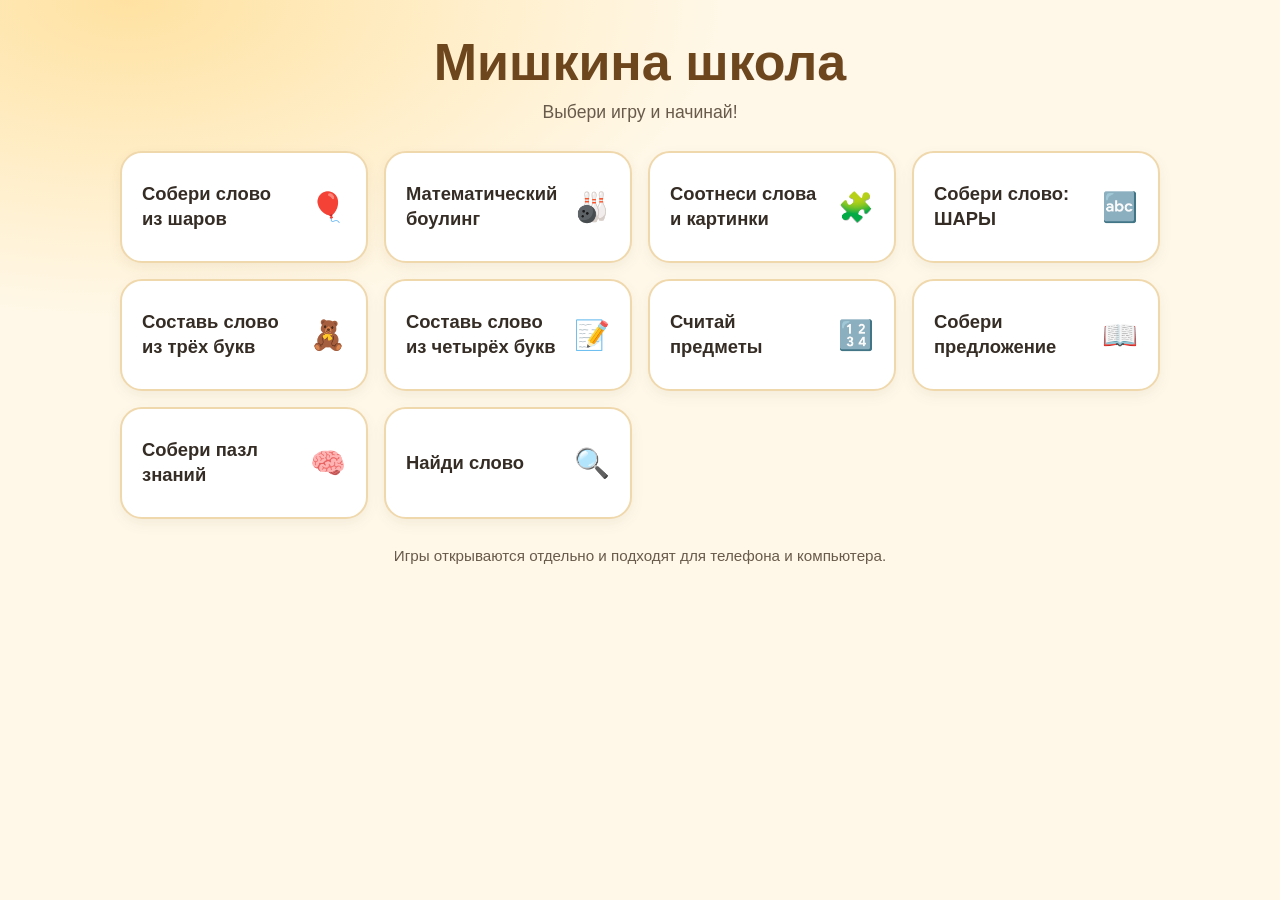
==== index.html @ 659ec4a1 "Publish ready Mishkina school games Co-authored-by: Copilot <223556219+Copilot@users.noreply.github." ====
<!doctype html>
<html lang="ru">
<head>
  <meta charset="utf-8">
  <meta name="viewport" content="width=device-width, initial-scale=1">
  <meta name="theme-color" content="#fff8e9">
  <title>Игры — Мишкина школа</title>
  <style>
    :root {
      color-scheme: light;
      font-family: "Trebuchet MS", Arial, sans-serif;
      color: #352d25;
      background: #fff8e9;
    }

    * { box-sizing: border-box; }

    body {
      min-width: 320px;
      margin: 0;
      padding: 32px 18px 48px;
      background:
        radial-gradient(ellipse at 10% 0%, #ffe2a2 0, transparent 38rem),
        #fff8e9;
    }

    main {
      width: min(100%, 1040px);
      margin: 0 auto;
    }

    header { margin: 0 0 28px; text-align: center; }
    h1 { margin: 0; color: #6d461e; font-size: clamp(2rem, 6vw, 3.25rem); }
    header p { margin: 10px 0 0; color: #695b4b; font-size: 1.1rem; }

    .games {
      display: grid;
      grid-template-columns: repeat(auto-fit, minmax(min(100%, 240px), 1fr));
      gap: 16px;
    }

    .game {
      display: flex;
      min-height: 112px;
      align-items: center;
      justify-content: space-between;
      gap: 14px;
      padding: 20px;
      border: 2px solid #f0d8ad;
      border-radius: 22px;
      background: #fff;
      color: inherit;
      text-decoration: none;
      box-shadow: 0 5px 14px #65421c12;
      transition: transform 140ms ease, box-shadow 140ms ease;
    }

    .game:hover, .game:focus-visible {
      transform: translateY(-2px);
      box-shadow: 0 9px 22px #65421c24;
    }

    .game:focus-visible { outline: 3px solid #3978d4; outline-offset: 3px; }
    .game h2 { margin: 0; font-size: 1.15rem; line-height: 1.35; }
    .game span { flex: 0 0 auto; font-size: 1.8rem; }
    footer { margin-top: 28px; color: #695b4b; text-align: center; font-size: .95rem; }

    @media (prefers-reduced-motion: reduce) {
      *, *::before, *::after { scroll-behavior: auto !important; transition-duration: .01ms !important; }
    }
  </style>
</head>
<body>
  <main>
    <header>
      <h1>Мишкина школа</h1>
      <p>Выбери игру и начинай!</p>
    </header>
    <section class="games" aria-label="Образовательные игры">
      <a class="game" href="games/word-balloons/"><h2>Собери слово из шаров</h2><span aria-hidden="true">🎈</span></a>
      <a class="game" href="games/math-bowling/"><h2>Математический боулинг</h2><span aria-hidden="true">🎳</span></a>
      <a class="game" href="games/match-words-pictures/"><h2>Соотнеси слова и картинки</h2><span aria-hidden="true">🧩</span></a>
      <a class="game" href="games/build-word-4-shary/"><h2>Собери слово: ШАРЫ</h2><span aria-hidden="true">🔤</span></a>
      <a class="game" href="games/build-word-3-shary/"><h2>Составь слово из трёх букв</h2><span aria-hidden="true">🧸</span></a>
      <a class="game" href="games/build-word-4-shary-alt/"><h2>Составь слово из четырёх букв</h2><span aria-hidden="true">📝</span></a>
      <a class="game" href="games/count-objects/"><h2>Считай предметы</h2><span aria-hidden="true">🔢</span></a>
      <a class="game" href="games/build-sentence/"><h2>Собери предложение</h2><span aria-hidden="true">📖</span></a>
      <a class="game" href="games/knowledge-puzzle/"><h2>Собери пазл знаний</h2><span aria-hidden="true">🧠</span></a>
      <a class="game" href="games/find-the-word/"><h2>Найди слово</h2><span aria-hidden="true">🔍</span></a>
    </section>
    <footer>Игры открываются отдельно и подходят для телефона и компьютера.</footer>
  </main>
</body>
</html>
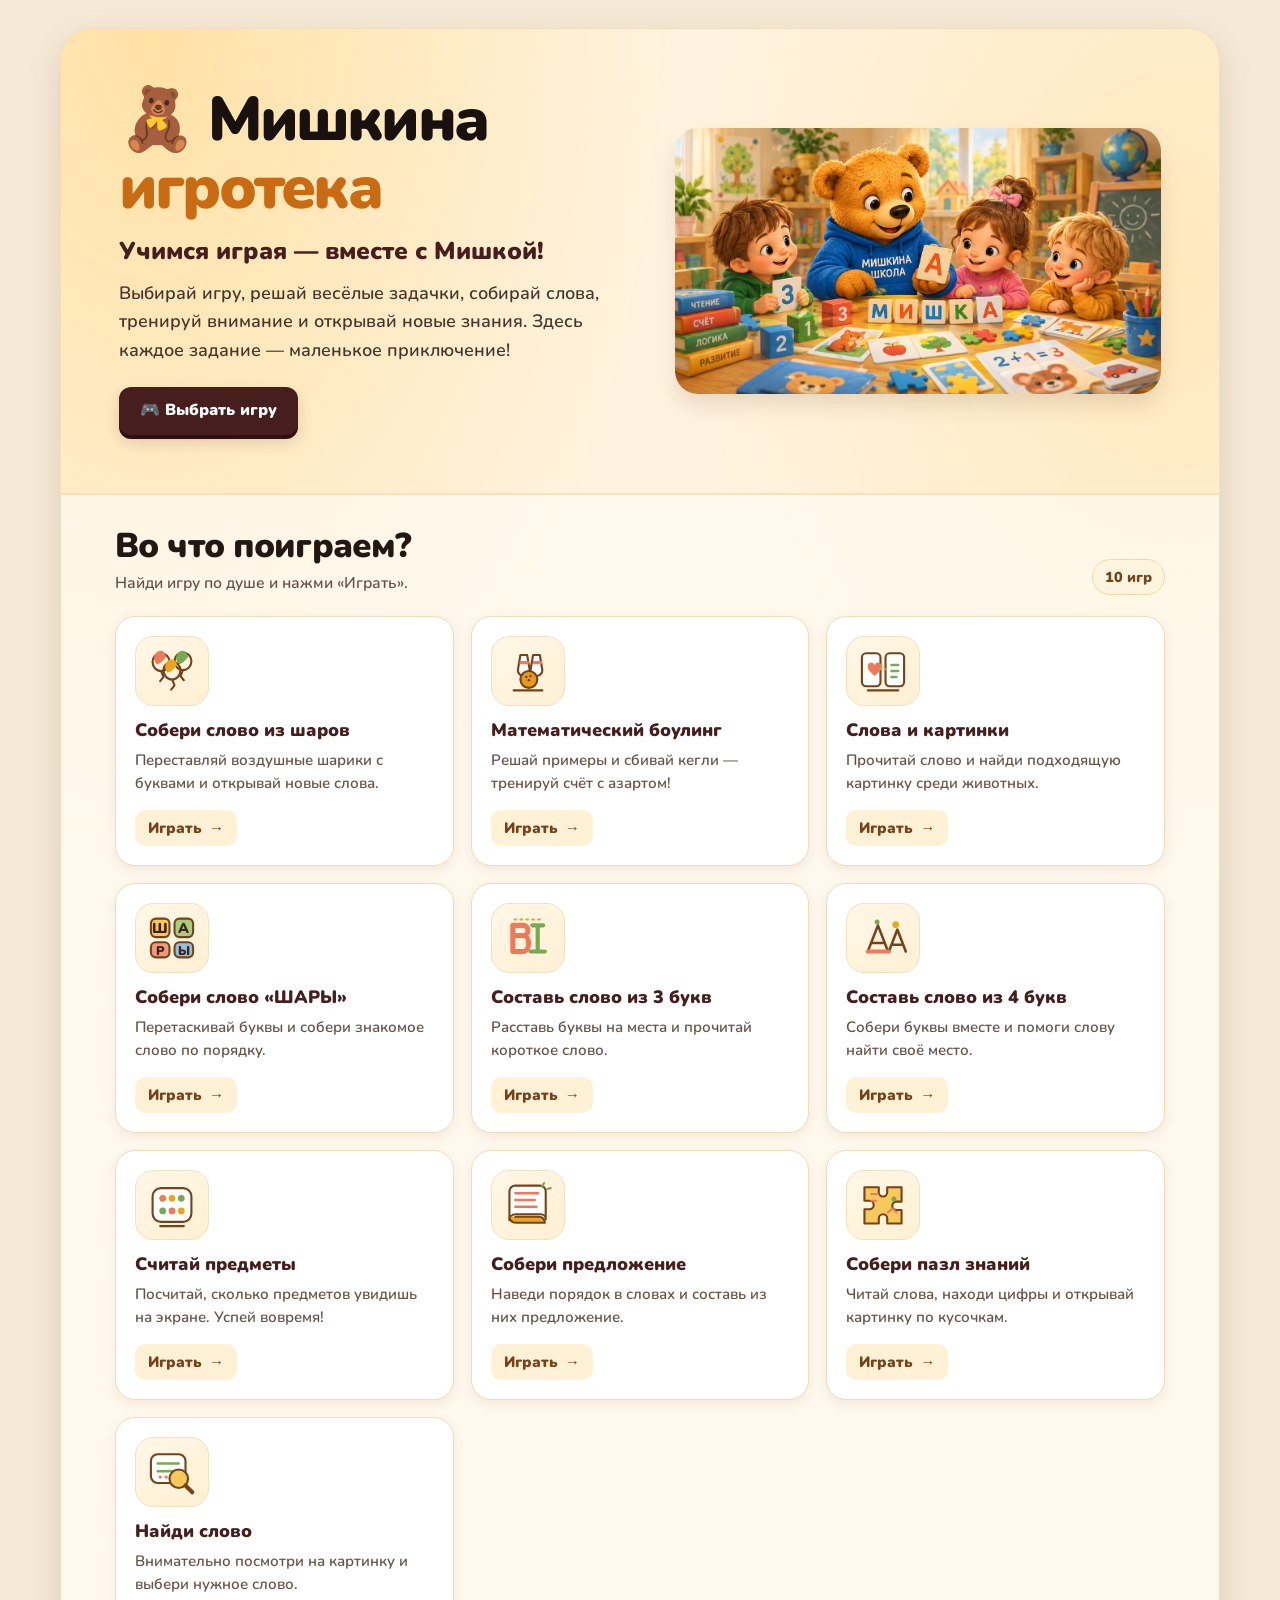
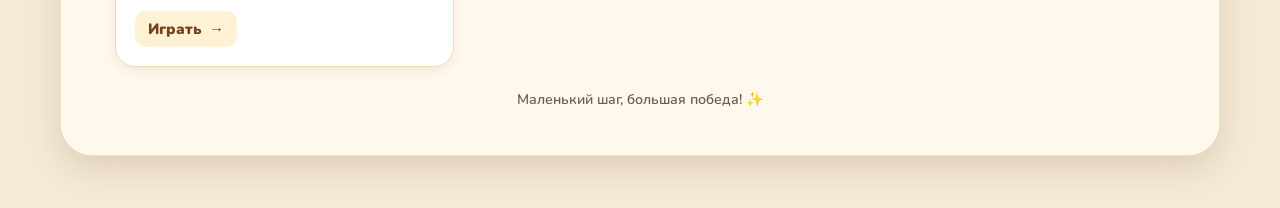
==== commit a2bf419f: "Use the original game library as the homepage Co-authored-by: Copilot <223556219+Copilot@users.norep" ====
--- a/index.html
+++ b/index.html
@@ -3,92 +3,580 @@
 <head>
   <meta charset="utf-8">
   <meta name="viewport" content="width=device-width, initial-scale=1">
-  <meta name="theme-color" content="#fff8e9">
-  <title>Игры — Мишкина школа</title>
+  <meta name="theme-color" content="#fff3df">
+  <title>Мишкина игротека — игры для детей</title>
+  <link rel="preconnect" href="https://fonts.googleapis.com">
+  <link rel="preconnect" href="https://fonts.gstatic.com" crossorigin>
+  <link href="https://fonts.googleapis.com/css2?family=Nunito:wght@400;500;600;700;800;900&display=swap&subset=cyrillic" rel="stylesheet">
   <style>
     :root {
       color-scheme: light;
-      font-family: "Trebuchet MS", Arial, sans-serif;
-      color: #352d25;
-      background: #fff8e9;
+      font-family: Nunito, Arial, sans-serif;
+      background: #f6ead6;
+      color: #251914;
     }
 
     * { box-sizing: border-box; }
-
-    body {
-      min-width: 320px;
+    body { margin: 0; padding: 28px 18px 52px; }
+
+    #mishkina-igroteka {
+      --mi-brown: #461e1e;
+      --mi-orange: #e89b19;
+      --mi-orange-dark: #c96b12;
+      --mi-cream: #fff3df;
+      --mi-paper: #fffaf1;
+      --mi-ink: #251914;
+      --mi-muted: #65534a;
+      --mi-border: #efddb9;
+      width: min(100%, 1160px);
+      margin: 0 auto;
+      overflow: hidden;
+      border: 1px solid #f1dfc0;
+      border-radius: 32px;
+      background:
+        radial-gradient(ellipse at 8% 0%, #ffe1a5 0, transparent 35%),
+        radial-gradient(ellipse at 96% 14%, #ffe9bd 0, transparent 31%),
+        var(--mi-cream);
+      box-shadow: 0 12px 34px rgb(83 49 17 / 15%);
+      font-family: Nunito, Arial, sans-serif;
+      color: var(--mi-ink);
+    }
+
+    #mishkina-igroteka,
+    #mishkina-igroteka * { box-sizing: border-box; }
+
+    #mishkina-igroteka a { font-family: inherit; }
+
+    #mishkina-igroteka .mi-hero {
+      display: grid;
+      grid-template-columns: minmax(0, 1.04fr) minmax(310px, .96fr);
+      align-items: center;
+      gap: 30px;
+      min-height: 404px;
+      padding: clamp(26px, 5vw, 58px);
+    }
+
+    #mishkina-igroteka .mi-copy { position: relative; z-index: 1; }
+
+    #mishkina-igroteka h1 {
+      max-width: 640px;
       margin: 0;
-      padding: 32px 18px 48px;
-      background:
-        radial-gradient(ellipse at 10% 0%, #ffe2a2 0, transparent 38rem),
-        #fff8e9;
-    }
-
-    main {
-      width: min(100%, 1040px);
-      margin: 0 auto;
-    }
-
-    header { margin: 0 0 28px; text-align: center; }
-    h1 { margin: 0; color: #6d461e; font-size: clamp(2rem, 6vw, 3.25rem); }
-    header p { margin: 10px 0 0; color: #695b4b; font-size: 1.1rem; }
-
-    .games {
+      color: #18110e;
+      font-size: clamp(2.2rem, 5vw, 3.85rem);
+      font-weight: 900;
+      letter-spacing: -.045em;
+      line-height: 1.1;
+    }
+
+    #mishkina-igroteka h1 span { color: var(--mi-orange-dark); }
+
+    #mishkina-igroteka .mi-subtitle {
+      margin: 13px 0 0;
+      color: var(--mi-brown);
+      font-size: clamp(1.16rem, 2.1vw, 1.52rem);
+      font-weight: 900;
+      line-height: 1.3;
+    }
+
+    #mishkina-igroteka .mi-intro {
+      max-width: 530px;
+      margin: 12px 0 23px;
+      color: #49352c;
+      font-size: clamp(1rem, 1.55vw, 1.12rem);
+      font-weight: 600;
+      line-height: 1.58;
+    }
+
+    #mishkina-igroteka .mi-actions {
+      display: flex;
+      flex-wrap: wrap;
+      align-items: center;
+      gap: 12px;
+    }
+
+    #mishkina-igroteka .mi-button {
+      display: inline-flex;
+      min-height: 48px;
+      align-items: center;
+      justify-content: center;
+      gap: 9px;
+      padding: 12px 21px;
+      border: 0;
+      border-radius: 12px;
+      background: var(--mi-brown);
+      box-shadow: 0 4px 0 #2d1111, 0 7px 15px rgb(70 30 30 / 16%);
+      color: #fff;
+      cursor: pointer;
+      font-size: 1rem;
+      font-weight: 900;
+      line-height: 1.2;
+      text-decoration: none;
+      transition: transform 150ms ease, box-shadow 150ms ease, background 150ms ease;
+    }
+
+    #mishkina-igroteka .mi-button:hover {
+      transform: translateY(-2px);
+      background: #5a2924;
+      box-shadow: 0 6px 0 #2d1111, 0 10px 18px rgb(70 30 30 / 18%);
+    }
+
+    #mishkina-igroteka .mi-button:active {
+      transform: translateY(2px);
+      box-shadow: 0 2px 0 #2d1111;
+    }
+
+    #mishkina-igroteka .mi-button:focus-visible,
+    #mishkina-igroteka .mi-card:focus-visible {
+      outline: 3px solid #286eab;
+      outline-offset: 4px;
+    }
+
+    #mishkina-igroteka .mi-button-secondary {
+      background: #fffaf1;
+      box-shadow: 0 4px 0 #e8d4ae, 0 7px 15px rgb(70 30 30 / 8%);
+      color: var(--mi-brown);
+    }
+
+    #mishkina-igroteka .mi-button-secondary:hover {
+      background: #fff;
+      box-shadow: 0 6px 0 #e8d4ae, 0 10px 18px rgb(70 30 30 / 10%);
+    }
+
+    #mishkina-igroteka .mi-mascot {
+      position: relative;
       display: grid;
-      grid-template-columns: repeat(auto-fit, minmax(min(100%, 240px), 1fr));
-      gap: 16px;
-    }
-
-    .game {
+      min-height: 294px;
+      place-items: center;
+    }
+
+    #mishkina-igroteka .mi-mascot picture {
+      position: relative;
+      z-index: 1;
+      display: block;
+      width: min(100%, 490px);
+      line-height: 0;
+    }
+
+    #mishkina-igroteka .mi-mascot img {
+      display: block;
+      width: 100%;
+      height: auto;
+      border-radius: 23px;
+      object-fit: contain;
+      filter: drop-shadow(0 12px 10px rgb(76 42 19 / 12%));
+    }
+
+    #mishkina-igroteka .mi-spark {
+      position: absolute;
+      z-index: 2;
+      color: var(--mi-orange);
+      font-size: 1.6rem;
+      line-height: 1;
+    }
+
+    #mishkina-igroteka .mi-spark-one { top: 14%; right: 9%; transform: rotate(12deg); }
+    #mishkina-igroteka .mi-spark-two { bottom: 11%; left: 5%; color: #73a844; transform: rotate(-12deg); }
+
+    #mishkina-igroteka .mi-shelf {
+      padding: 31px clamp(18px, 4.7vw, 54px) 46px;
+      border-top: 2px solid rgb(232 155 25 / 24%);
+      background: rgb(255 250 241 / 76%);
+    }
+
+    #mishkina-igroteka .mi-section-head {
       display: flex;
-      min-height: 112px;
-      align-items: center;
+      align-items: end;
       justify-content: space-between;
-      gap: 14px;
-      padding: 20px;
-      border: 2px solid #f0d8ad;
-      border-radius: 22px;
+      gap: 18px;
+      margin: 0 0 21px;
+    }
+
+    #mishkina-igroteka h2 {
+      margin: 0;
+      color: #241711;
+      font-size: clamp(1.55rem, 3.2vw, 2.15rem);
+      font-weight: 900;
+      letter-spacing: -.025em;
+      line-height: 1.15;
+    }
+
+    #mishkina-igroteka .mi-section-head p {
+      margin: 6px 0 0;
+      color: var(--mi-muted);
+      font-size: .98rem;
+      font-weight: 600;
+      line-height: 1.5;
+    }
+
+    #mishkina-igroteka .mi-count {
+      flex: 0 0 auto;
+      padding: 7px 12px;
+      border: 1px solid #f0d9ab;
+      border-radius: 999px;
+      background: #fff5df;
+      color: #75461d;
+      font-size: .9rem;
+      font-weight: 900;
+      white-space: nowrap;
+    }
+
+    #mishkina-igroteka .mi-grid {
+      display: grid;
+      grid-template-columns: repeat(3, minmax(0, 1fr));
+      gap: 17px;
+    }
+
+    #mishkina-igroteka .mi-card {
+      display: flex;
+      min-width: 0;
+      min-height: 250px;
+      flex-direction: column;
+      align-items: flex-start;
+      padding: 19px;
+      border: 1px solid var(--mi-border);
+      border-radius: 20px;
       background: #fff;
+      box-shadow: 0 4px 12px rgb(83 49 17 / 7%);
       color: inherit;
       text-decoration: none;
-      box-shadow: 0 5px 14px #65421c12;
-      transition: transform 140ms ease, box-shadow 140ms ease;
-    }
-
-    .game:hover, .game:focus-visible {
-      transform: translateY(-2px);
-      box-shadow: 0 9px 22px #65421c24;
-    }
-
-    .game:focus-visible { outline: 3px solid #3978d4; outline-offset: 3px; }
-    .game h2 { margin: 0; font-size: 1.15rem; line-height: 1.35; }
-    .game span { flex: 0 0 auto; font-size: 1.8rem; }
-    footer { margin-top: 28px; color: #695b4b; text-align: center; font-size: .95rem; }
+      transition: transform 160ms ease, box-shadow 160ms ease, border-color 160ms ease;
+    }
+
+    #mishkina-igroteka .mi-card:hover {
+      transform: translateY(-4px);
+      border-color: #e8b254;
+      box-shadow: 0 10px 22px rgb(83 49 17 / 13%);
+    }
+
+    #mishkina-igroteka .mi-art {
+      display: grid;
+      width: 74px;
+      height: 70px;
+      flex: 0 0 auto;
+      place-items: center;
+      margin: 0 0 13px;
+      border: 1px solid #f1e0c4;
+      border-radius: 18px;
+      background: linear-gradient(145deg, #fff7e7, #fff0d3);
+    }
+
+    #mishkina-igroteka .mi-art svg { display: block; width: 54px; height: 54px; }
+
+    #mishkina-igroteka h3 {
+      margin: 0;
+      color: var(--mi-brown);
+      font-size: 1.12rem;
+      font-weight: 900;
+      line-height: 1.3;
+    }
+
+    #mishkina-igroteka .mi-description {
+      margin: 7px 0 15px;
+      color: var(--mi-muted);
+      font-size: .94rem;
+      font-weight: 600;
+      line-height: 1.5;
+    }
+
+    #mishkina-igroteka .mi-play {
+      display: inline-flex;
+      align-items: center;
+      gap: 7px;
+      margin-top: auto;
+      padding: 8px 13px;
+      border-radius: 10px;
+      background: #fff1d5;
+      color: #75431b;
+      font-size: .94rem;
+      font-weight: 900;
+      transition: background 150ms ease, color 150ms ease;
+    }
+
+    #mishkina-igroteka .mi-card:hover .mi-play {
+      background: var(--mi-brown);
+      color: #fff;
+    }
+
+    #mishkina-igroteka .mi-note {
+      margin: 23px 0 0;
+      color: #715b4f;
+      font-size: .88rem;
+      font-weight: 600;
+      text-align: center;
+    }
+
+    @media (max-width: 820px) {
+      body { padding: 16px 10px 30px; }
+      #mishkina-igroteka { border-radius: 25px; }
+      #mishkina-igroteka .mi-hero {
+        grid-template-columns: minmax(0, 1fr) minmax(220px, .78fr);
+        gap: 14px;
+        min-height: 0;
+        padding: 28px;
+      }
+      #mishkina-igroteka .mi-mascot { min-height: 0; }
+      #mishkina-igroteka .mi-grid { grid-template-columns: repeat(2, minmax(0, 1fr)); }
+      #mishkina-igroteka .mi-card { min-height: 235px; }
+    }
+
+    @media (max-width: 560px) {
+      body { padding: 10px 7px 22px; }
+      #mishkina-igroteka { border-radius: 21px; }
+      #mishkina-igroteka .mi-hero {
+        grid-template-columns: 1fr;
+        gap: 10px;
+        padding: 25px 20px 19px;
+        text-align: center;
+      }
+      #mishkina-igroteka h1 { margin: 0 auto; font-size: clamp(2rem, 9.5vw, 3rem); }
+      #mishkina-igroteka .mi-subtitle { margin-top: 10px; font-size: 1.2rem; }
+      #mishkina-igroteka .mi-intro { margin: 11px auto 18px; font-size: 1rem; }
+      #mishkina-igroteka .mi-actions { justify-content: center; }
+      #mishkina-igroteka .mi-button { min-height: 46px; padding: 11px 15px; font-size: .94rem; }
+      #mishkina-igroteka .mi-mascot { min-height: 0; margin-top: 2px; }
+      #mishkina-igroteka .mi-mascot picture { width: min(100%, 330px); }
+      #mishkina-igroteka .mi-shelf { padding: 25px 14px 31px; }
+      #mishkina-igroteka .mi-section-head { align-items: flex-start; margin-bottom: 15px; }
+      #mishkina-igroteka h2 { font-size: 1.55rem; }
+      #mishkina-igroteka .mi-section-head p { font-size: .91rem; }
+      #mishkina-igroteka .mi-count { padding: 6px 9px; font-size: .78rem; }
+      #mishkina-igroteka .mi-grid { grid-template-columns: repeat(2, minmax(0, 1fr)); gap: 10px; }
+      #mishkina-igroteka .mi-card { min-height: 234px; padding: 13px 12px; border-radius: 16px; }
+      #mishkina-igroteka .mi-art { width: 62px; height: 60px; margin-bottom: 11px; border-radius: 15px; }
+      #mishkina-igroteka .mi-art svg { width: 48px; height: 48px; }
+      #mishkina-igroteka h3 { font-size: .98rem; }
+      #mishkina-igroteka .mi-description { margin: 6px 0 12px; font-size: .85rem; line-height: 1.43; }
+      #mishkina-igroteka .mi-play { padding: 7px 10px; font-size: .87rem; }
+      #mishkina-igroteka .mi-note { margin-top: 18px; font-size: .82rem; }
+    }
+
+    @media (max-width: 360px) {
+      #mishkina-igroteka .mi-grid { grid-template-columns: 1fr; }
+      #mishkina-igroteka .mi-card { min-height: 0; }
+      #mishkina-igroteka .mi-description { min-height: 0; }
+    }
 
     @media (prefers-reduced-motion: reduce) {
-      *, *::before, *::after { scroll-behavior: auto !important; transition-duration: .01ms !important; }
+      #mishkina-igroteka *,
+      #mishkina-igroteka *::before,
+      #mishkina-igroteka *::after {
+        scroll-behavior: auto !important;
+        transition-duration: .01ms !important;
+      }
     }
   </style>
 </head>
 <body>
-  <main>
-    <header>
-      <h1>Мишкина школа</h1>
-      <p>Выбери игру и начинай!</p>
-    </header>
-    <section class="games" aria-label="Образовательные игры">
-      <a class="game" href="games/word-balloons/"><h2>Собери слово из шаров</h2><span aria-hidden="true">🎈</span></a>
-      <a class="game" href="games/math-bowling/"><h2>Математический боулинг</h2><span aria-hidden="true">🎳</span></a>
-      <a class="game" href="games/match-words-pictures/"><h2>Соотнеси слова и картинки</h2><span aria-hidden="true">🧩</span></a>
-      <a class="game" href="games/build-word-4-shary/"><h2>Собери слово: ШАРЫ</h2><span aria-hidden="true">🔤</span></a>
-      <a class="game" href="games/build-word-3-shary/"><h2>Составь слово из трёх букв</h2><span aria-hidden="true">🧸</span></a>
-      <a class="game" href="games/build-word-4-shary-alt/"><h2>Составь слово из четырёх букв</h2><span aria-hidden="true">📝</span></a>
-      <a class="game" href="games/count-objects/"><h2>Считай предметы</h2><span aria-hidden="true">🔢</span></a>
-      <a class="game" href="games/build-sentence/"><h2>Собери предложение</h2><span aria-hidden="true">📖</span></a>
-      <a class="game" href="games/knowledge-puzzle/"><h2>Собери пазл знаний</h2><span aria-hidden="true">🧠</span></a>
-      <a class="game" href="games/find-the-word/"><h2>Найди слово</h2><span aria-hidden="true">🔍</span></a>
-    </section>
-    <footer>Игры открываются отдельно и подходят для телефона и компьютера.</footer>
-  </main>
+  <section id="mishkina-igroteka" aria-labelledby="mi-title">
+    <div class="mi-hero">
+      <div class="mi-copy">
+        <h1 id="mi-title">🧸 Мишкина <span>игротека</span></h1>
+        <p class="mi-subtitle">Учимся играя — вместе с Мишкой!</p>
+        <p class="mi-intro">Выбирай игру, решай весёлые задачки, собирай слова, тренируй внимание и открывай новые знания. Здесь каждое задание — маленькое приключение!</p>
+        <div class="mi-actions">
+          <a class="mi-button" id="mi-choose" href="#mi-games">🎮 Выбрать игру</a>
+        </div>
+      </div>
+      <div class="mi-mascot">
+        <picture>
+          <source
+            media="(max-width: 560px)"
+            srcset="https://aituha92-create.github.io/mishkina-school-games/assets/igroteka/igroteka-mobile.png">
+          <img
+            src="https://aituha92-create.github.io/mishkina-school-games/assets/igroteka/igroteka-desktop.png"
+            alt="Мишка играет вместе с детьми: они собирают слова и решают примеры"
+            width="1199"
+            height="656"
+            loading="eager">
+        </picture>
+      </div>
+    </div>
+
+    <div class="mi-shelf" id="mi-games">
+      <div class="mi-section-head">
+        <div>
+          <h2>Во что поиграем?</h2>
+          <p>Найди игру по душе и нажми «Играть».</p>
+        </div>
+        <span class="mi-count"><span id="mi-game-count">10</span> игр</span>
+      </div>
+
+      <div class="mi-grid">
+        <a class="mi-card" href="games/word-balloons/index.html" aria-label="Играть: Собери слово из шаров">
+          <span class="mi-art" aria-hidden="true">
+            <svg viewBox="0 0 64 64" fill="none">
+              <path d="M19 32c-6 0-10-5-10-11a10 10 0 0 1 20 0c0 6-4 11-10 11Zm0 0 3 7-4 5m27-13c-6 0-10-5-10-11a10 10 0 0 1 20 0c0 6-4 11-10 11Zm0 0-3 7 4 5" stroke="#75431b" stroke-width="2.5" stroke-linecap="round" stroke-linejoin="round"/>
+              <path d="M19 8c-5 0-8 4-8 9 0 3 1 5 3 7 4-1 8-4 11-9-1-4-3-7-6-7Z" fill="#ed7b58"/>
+              <path d="M45 8c-5 0-8 4-8 9 0 3 1 5 3 7 4-1 8-4 11-9-1-4-3-7-6-7Z" fill="#75a952"/>
+              <path d="M32 42c-6 0-10-5-10-11a10 10 0 0 1 20 0c0 6-4 11-10 11Zm0 0 3 7-4 5" stroke="#75431b" stroke-width="2.5" stroke-linecap="round" stroke-linejoin="round"/>
+              <path d="M32 18c-5 0-8 4-8 9 0 3 1 5 3 7 4-1 8-4 11-9-1-4-3-7-6-7Z" fill="#e8a51e"/>
+            </svg>
+          </span>
+          <h3>Собери слово из шаров</h3>
+          <p class="mi-description">Переставляй воздушные шарики с буквами и открывай новые слова.</p>
+          <span class="mi-play">Играть <span aria-hidden="true">→</span></span>
+        </a>
+
+        <a class="mi-card" href="games/math-bowling/index.html" aria-label="Играть: Математический боулинг">
+          <span class="mi-art" aria-hidden="true">
+            <svg viewBox="0 0 64 64" fill="none">
+              <path d="M23 13h8l3 18a7 7 0 0 1-14 0l3-18Zm15 0h8l3 18a7 7 0 0 1-14 0l3-18Z" fill="#fff" stroke="#75431b" stroke-width="2.5" stroke-linejoin="round"/>
+              <path d="M22 22h11m5 0h11" stroke="#ed7b58" stroke-width="4"/>
+              <path d="M33 52a10 10 0 1 0 0-20 10 10 0 0 0 0 20Z" fill="#e89b19" stroke="#75431b" stroke-width="2.5"/>
+              <circle cx="30" cy="39" r="1.5" fill="#75431b"/><circle cx="35" cy="38" r="1.5" fill="#75431b"/><circle cx="33" cy="43" r="1.5" fill="#75431b"/>
+              <path d="M15 55h34" stroke="#75431b" stroke-width="2.5" stroke-linecap="round"/>
+            </svg>
+          </span>
+          <h3>Математический боулинг</h3>
+          <p class="mi-description">Решай примеры и сбивай кегли — тренируй счёт с азартом!</p>
+          <span class="mi-play">Играть <span aria-hidden="true">→</span></span>
+        </a>
+
+        <a class="mi-card" href="games/match-words-pictures/index.html" aria-label="Играть: Соотнеси слова и картинки">
+          <span class="mi-art" aria-hidden="true">
+            <svg viewBox="0 0 64 64" fill="none">
+              <rect x="7" y="11" width="22" height="39" rx="5" fill="#fff" stroke="#75431b" stroke-width="2.5"/>
+              <rect x="35" y="11" width="22" height="39" rx="5" fill="#fff" stroke="#75431b" stroke-width="2.5"/>
+              <path d="M18 34c-6-4-5-12 0-12 3 0 4 3 4 3s1-3 4-3c5 0 6 8 0 12l-4 4-4-4Z" fill="#ed7b58"/>
+              <path d="M42 25h8m-8 7h8m-8 7h6" stroke="#77a958" stroke-width="3" stroke-linecap="round"/>
+              <path d="M28 30h8" stroke="#e89b19" stroke-width="2.5" stroke-dasharray="3 3"/>
+              <path d="M14 55h36" stroke="#75431b" stroke-width="2.5" stroke-linecap="round"/>
+            </svg>
+          </span>
+          <h3>Слова и картинки</h3>
+          <p class="mi-description">Прочитай слово и найди подходящую картинку среди животных.</p>
+          <span class="mi-play">Играть <span aria-hidden="true">→</span></span>
+        </a>
+
+        <a class="mi-card" href="games/build-word-4-shary/index.html" aria-label="Играть: Собери слово ШАРЫ">
+          <span class="mi-art" aria-hidden="true">
+            <svg viewBox="0 0 64 64" fill="none">
+              <rect x="7" y="9" width="22" height="22" rx="6" fill="#f6c95d" stroke="#75431b" stroke-width="2.5"/>
+              <rect x="35" y="9" width="22" height="22" rx="6" fill="#a9ce7a" stroke="#75431b" stroke-width="2.5"/>
+              <rect x="7" y="37" width="22" height="18" rx="6" fill="#f19a78" stroke="#75431b" stroke-width="2.5"/>
+              <rect x="35" y="37" width="22" height="18" rx="6" fill="#90c2df" stroke="#75431b" stroke-width="2.5"/>
+              <text x="18" y="26" text-anchor="middle" fill="#461e1e" font-family="Nunito,Arial,sans-serif" font-size="17" font-weight="900">Ш</text>
+              <text x="46" y="26" text-anchor="middle" fill="#461e1e" font-family="Nunito,Arial,sans-serif" font-size="17" font-weight="900">А</text>
+              <text x="18" y="52" text-anchor="middle" fill="#461e1e" font-family="Nunito,Arial,sans-serif" font-size="15" font-weight="900">Р</text>
+              <text x="46" y="52" text-anchor="middle" fill="#461e1e" font-family="Nunito,Arial,sans-serif" font-size="15" font-weight="900">Ы</text>
+            </svg>
+          </span>
+          <h3>Собери слово «ШАРЫ»</h3>
+          <p class="mi-description">Перетаскивай буквы и собери знакомое слово по порядку.</p>
+          <span class="mi-play">Играть <span aria-hidden="true">→</span></span>
+        </a>
+
+        <a class="mi-card" href="games/build-word-3-shary/index.html" aria-label="Играть: Составь слово из трёх букв">
+          <span class="mi-art" aria-hidden="true">
+            <svg viewBox="0 0 64 64" fill="none">
+              <path d="M14 48V17h12c8 0 8 12 0 12H14m12 0c9 0 9 19 0 19H14" stroke="#ed7b58" stroke-width="6" stroke-linecap="round" stroke-linejoin="round"/>
+              <path d="M37 17h13M43.5 17v31" stroke="#79a953" stroke-width="5" stroke-linecap="round"/>
+              <path d="M35 48h17" stroke="#79a953" stroke-width="5" stroke-linecap="round"/>
+              <path d="M16 10h34" stroke="#e8a51e" stroke-width="2.5" stroke-linecap="round" stroke-dasharray="2 5"/>
+            </svg>
+          </span>
+          <h3>Составь слово из 3 букв</h3>
+          <p class="mi-description">Расставь буквы на места и прочитай короткое слово.</p>
+          <span class="mi-play">Играть <span aria-hidden="true">→</span></span>
+        </a>
+
+        <a class="mi-card" href="games/build-word-4-shary-alt/index.html" aria-label="Играть: Составь слово из четырёх букв">
+          <span class="mi-art" aria-hidden="true">
+            <svg viewBox="0 0 64 64" fill="none">
+              <path d="m14 48 12-31 12 31M18 38h16m5 10 10-26 10 26m-16-8h13" stroke="#75431b" stroke-width="3" stroke-linecap="round" stroke-linejoin="round"/>
+              <path d="M14 48h25" stroke="#ed7b58" stroke-width="5" stroke-linecap="round"/>
+              <circle cx="47" cy="16" r="4" fill="#e8a51e"/><circle cx="25" cy="13" r="3" fill="#79a953"/>
+            </svg>
+          </span>
+          <h3>Составь слово из 4 букв</h3>
+          <p class="mi-description">Собери буквы вместе и помоги слову найти своё место.</p>
+          <span class="mi-play">Играть <span aria-hidden="true">→</span></span>
+        </a>
+
+        <a class="mi-card" href="games/count-objects/index.html" aria-label="Играть: Считай предметы">
+          <span class="mi-art" aria-hidden="true">
+            <svg viewBox="0 0 64 64" fill="none">
+              <rect x="9" y="12" width="46" height="40" rx="10" fill="#fff" stroke="#75431b" stroke-width="2.5"/>
+              <circle cx="21" cy="24" r="4" fill="#ed7b58"/><circle cx="32" cy="24" r="4" fill="#e8a51e"/><circle cx="43" cy="24" r="4" fill="#79a953"/>
+              <circle cx="21" cy="39" r="4" fill="#79a953"/><circle cx="32" cy="39" r="4" fill="#ed7b58"/><circle cx="43" cy="39" r="4" fill="#e8a51e"/>
+              <path d="M18 57h28" stroke="#75431b" stroke-width="2.5" stroke-linecap="round"/>
+            </svg>
+          </span>
+          <h3>Считай предметы</h3>
+          <p class="mi-description">Посчитай, сколько предметов увидишь на экране. Успей вовремя!</p>
+          <span class="mi-play">Играть <span aria-hidden="true">→</span></span>
+        </a>
+
+        <a class="mi-card" href="games/build-sentence/index.html" aria-label="Играть: Собери предложение">
+          <span class="mi-art" aria-hidden="true">
+            <svg viewBox="0 0 64 64" fill="none">
+              <path d="M10 16a7 7 0 0 1 7-7h29a7 7 0 0 1 7 7v33a6 6 0 0 0-6-6H17a7 7 0 0 0-7 7V16Z" fill="#fff" stroke="#75431b" stroke-width="2.5" stroke-linejoin="round"/>
+              <path d="M17 18h27m-27 8h23m-23 8h25" stroke="#ed7b58" stroke-width="3" stroke-linecap="round"/>
+              <path d="M16 46h29a7 7 0 0 1 7 7H17a7 7 0 0 1-7-7" fill="#e8a51e" stroke="#75431b" stroke-width="2.5" stroke-linejoin="round"/>
+              <path d="m49 10 2-4m4 7 4-1" stroke="#79a953" stroke-width="2.5" stroke-linecap="round"/>
+            </svg>
+          </span>
+          <h3>Собери предложение</h3>
+          <p class="mi-description">Наведи порядок в словах и составь из них предложение.</p>
+          <span class="mi-play">Играть <span aria-hidden="true">→</span></span>
+        </a>
+
+        <a class="mi-card" href="games/knowledge-puzzle/index.html" aria-label="Играть: Собери пазл знаний">
+          <span class="mi-art" aria-hidden="true">
+            <svg viewBox="0 0 64 64" fill="none">
+              <path d="M10 11h17v6a5 5 0 1 0 10 0v-6h17v17h-6a5 5 0 1 0 0 10h6v16H37v-6a5 5 0 1 0-10 0v6H10V37h6a5 5 0 1 0 0-10h-6V11Z" fill="#f6c95d" stroke="#75431b" stroke-width="2.5" stroke-linejoin="round"/>
+              <path d="M18 19h8m-8 8h6m14 14 5-5 5 5" stroke="#ed7b58" stroke-width="2.5" stroke-linecap="round" stroke-linejoin="round"/>
+              <circle cx="45" cy="25" r="3" fill="#79a953"/>
+            </svg>
+          </span>
+          <h3>Собери пазл знаний</h3>
+          <p class="mi-description">Читай слова, находи цифры и открывай картинку по кусочкам.</p>
+          <span class="mi-play">Играть <span aria-hidden="true">→</span></span>
+        </a>
+
+        <a class="mi-card" href="games/find-the-word/index.html" aria-label="Играть: Найди слово">
+          <span class="mi-art" aria-hidden="true">
+            <svg viewBox="0 0 64 64" fill="none">
+              <rect x="7" y="11" width="41" height="34" rx="8" fill="#fff" stroke="#75431b" stroke-width="2.5"/>
+              <path d="M15 22h25m-25 9h19" stroke="#79a953" stroke-width="3" stroke-linecap="round"/>
+              <circle cx="40" cy="40" r="11" fill="#f6c95d" stroke="#75431b" stroke-width="2.5"/>
+              <path d="m48 48 8 8" stroke="#75431b" stroke-width="5" stroke-linecap="round"/>
+              <circle cx="18" cy="38" r="2" fill="#ed7b58"/><circle cx="25" cy="38" r="2" fill="#ed7b58"/>
+            </svg>
+          </span>
+          <h3>Найди слово</h3>
+          <p class="mi-description">Внимательно посмотри на картинку и выбери нужное слово.</p>
+          <span class="mi-play">Играть <span aria-hidden="true">→</span></span>
+        </a>
+      </div>
+
+      <p class="mi-note">Маленький шаг, большая победа! ✨</p>
+    </div>
+  </section>
+
+  <script>
+    (() => {
+      const root = document.getElementById("mishkina-igroteka");
+      if (!root) return;
+
+      const cards = [...root.querySelectorAll(".mi-card")];
+      const count = root.querySelector("#mi-game-count");
+      const chooseButton = root.querySelector("#mi-choose");
+
+      if (count) count.textContent = String(cards.length);
+
+      if (chooseButton) {
+        chooseButton.addEventListener("click", (event) => {
+          const games = root.querySelector("#mi-games");
+          if (!games) return;
+          event.preventDefault();
+          games.scrollIntoView({
+            behavior: window.matchMedia("(prefers-reduced-motion: reduce)").matches ? "auto" : "smooth",
+            block: "start"
+          });
+        });
+      }
+    })();
+  </script>
 </body>
 </html>
